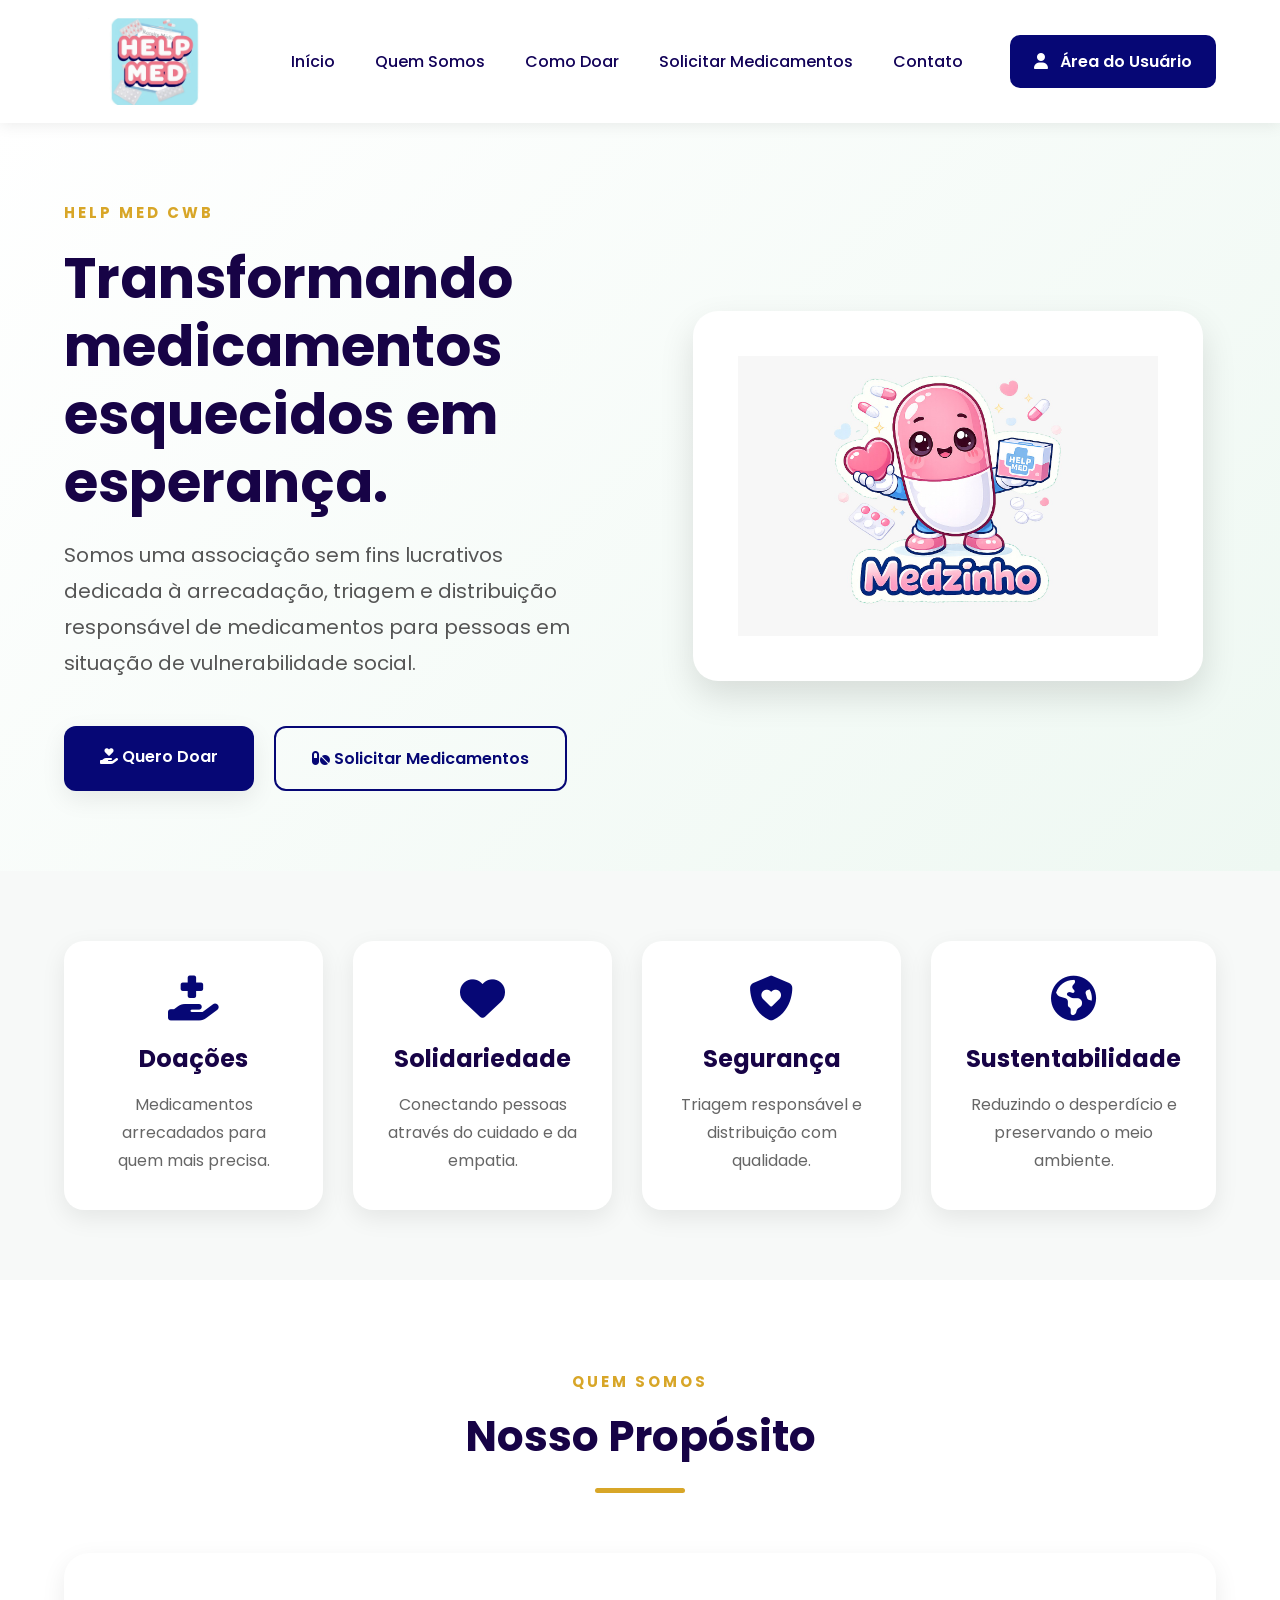
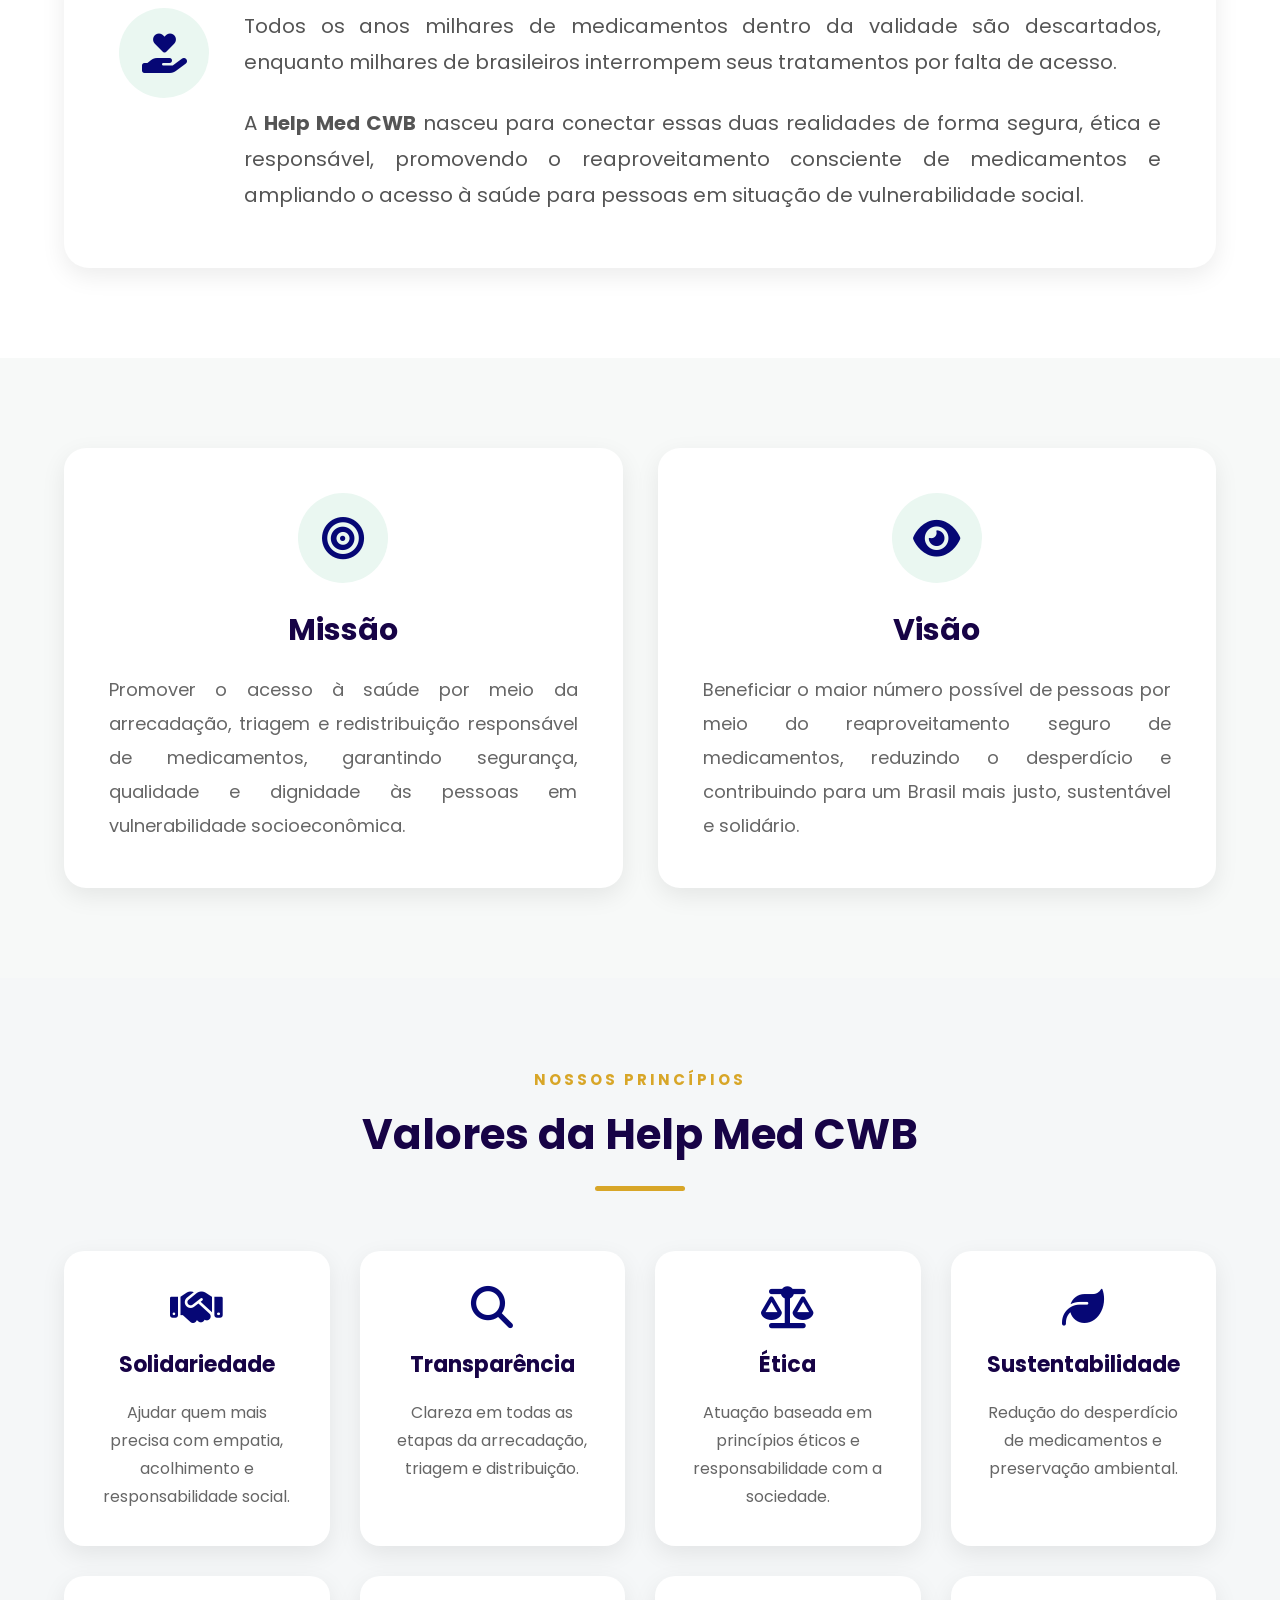
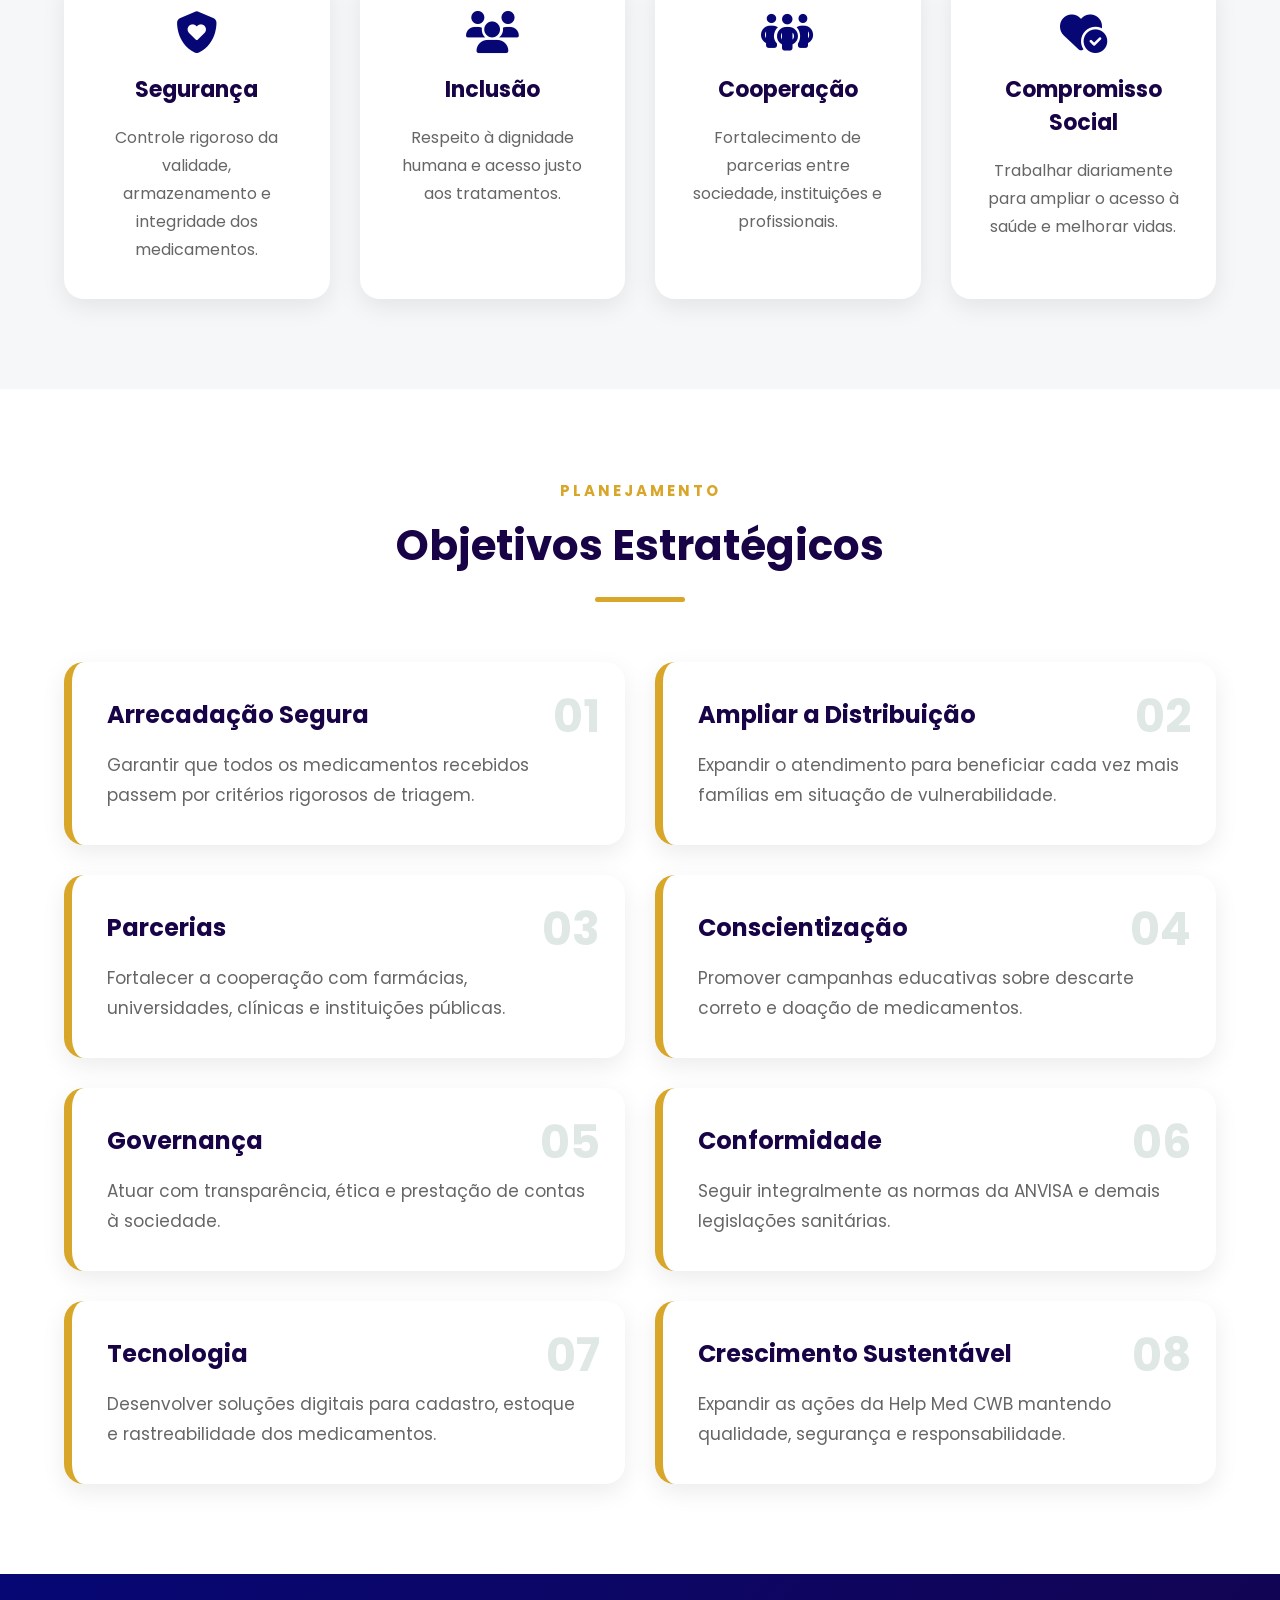
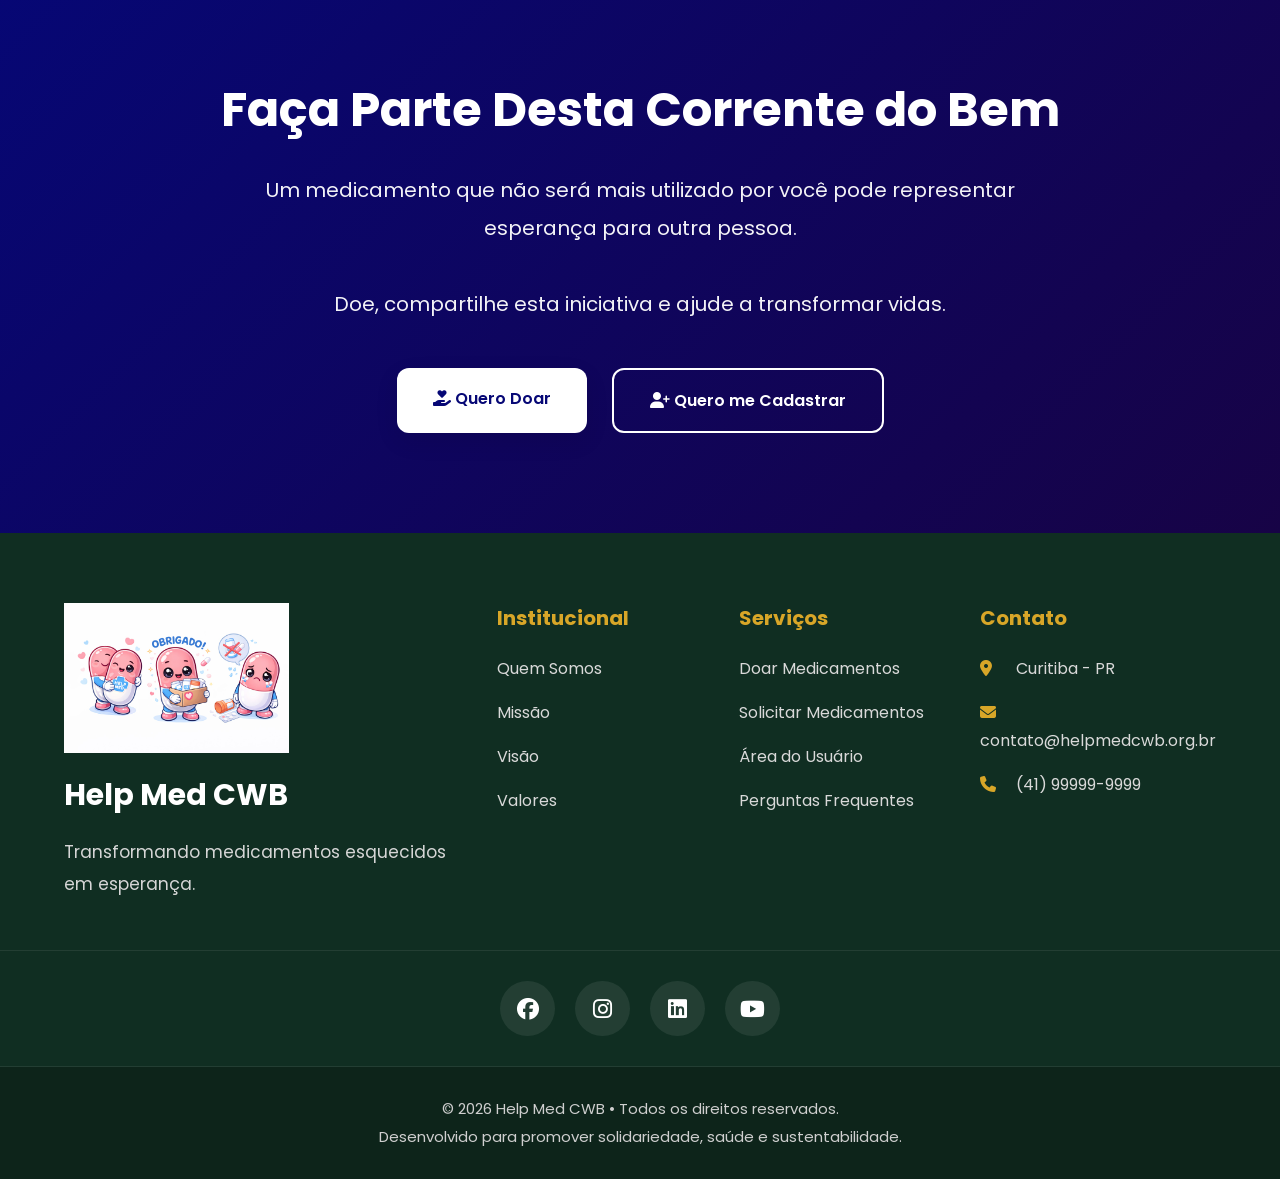
==== index.html @ cafda522 "Primeira versão do site Help Med Projeto inicial contendo estrutura HTML, CSS, JavaScript e imagens." ====
<!DOCTYPE html>
<html lang="pt-BR">

<head>

    <meta charset="UTF-8">
    <meta name="viewport" content="width=device-width, initial-scale=1.0">

    <title>Help Med CWB</title>

    <link rel="stylesheet" href="css/style.css">

    <!-- Google Fonts -->

    <link rel="preconnect" href="https://fonts.googleapis.com">

    <link rel="preconnect" href="https://fonts.gstatic.com" crossorigin>

    <link href="https://fonts.googleapis.com/css2?family=Poppins:wght@300;400;500;600;700;800&display=swap"
        rel="stylesheet">

    <!-- Font Awesome -->

    <link rel="stylesheet"
        href="https://cdnjs.cloudflare.com/ajax/libs/font-awesome/6.7.1/css/all.min.css">

</head>

<body>

    <!-- ===================================================== -->
    <!-- CABEÇALHO -->
    <!-- ===================================================== -->

    <header>

        <div class="container">

            <div class="logo">

                <img src="Figuras/Logo1.jpeg">

            </div>


            <nav>

                <ul>

                    <li><a href="#">Início</a></li>

                    <li><a href="#">Quem Somos</a></li>

                    <li><a href="#">Como Doar</a></li>

                    <li><a href="#">Solicitar Medicamentos</a></li>

                    <li><a href="#">Contato</a></li>

                </ul>

            </nav>


            <a href="#" class="login">

                <i class="fa-solid fa-user"></i>

                Área do Usuário

            </a>

        </div>

    </header>



    <!-- ===================================================== -->
    <!-- HERO -->
    <!-- ===================================================== -->

    <section class="hero">

        <div class="hero-container">


            <!-- TEXTO -->

            <div class="hero-texto">

                <span class="titulo-menor">

                    HELP MED CWB

                </span>

                <h1>

                    Transformando medicamentos esquecidos em esperança.

                </h1>

                <p>

                    Somos uma associação sem fins lucrativos dedicada à arrecadação,
                    triagem e distribuição responsável de medicamentos para pessoas
                    em situação de vulnerabilidade social.

                </p>

                <div class="hero-botoes">

                    <a href="#" class="btn-doar">

                        <i class="fa-solid fa-hand-holding-heart"></i>

                        Quero Doar

                    </a>

                    <a href="#" class="btn-solicitar">

                        <i class="fa-solid fa-pills"></i>

                        Solicitar Medicamentos

                    </a>

                </div>

            </div>



            <!-- IMAGEM -->

            <div class="hero-imagem">

                <div class="logo-card">

                    <img src="Figuras/Mascote.jpeg"
                        alt="Logo Help Med">

                </div>

            </div>

        </div>

    </section>



    <!-- ===================================================== -->
    <!-- NÚMEROS -->
    <!-- ===================================================== -->

    <section class="numeros">

        <div class="numero">

            <i class="fa-solid fa-hand-holding-medical"></i>

            <h2>Doações</h2>

            <p>Medicamentos arrecadados para quem mais precisa.</p>

        </div>


        <div class="numero">

            <i class="fa-solid fa-heart"></i>

            <h2>Solidariedade</h2>

            <p>Conectando pessoas através do cuidado e da empatia.</p>

        </div>


        <div class="numero">

            <i class="fa-solid fa-shield-heart"></i>

            <h2>Segurança</h2>

            <p>Triagem responsável e distribuição com qualidade.</p>

        </div>


        <div class="numero">

            <i class="fa-solid fa-earth-americas"></i>

            <h2>Sustentabilidade</h2>

            <p>Reduzindo o desperdício e preservando o meio ambiente.</p>

        </div>

    </section>

        <!-- ===================================================== -->
    <!-- NOSSO PROPÓSITO -->
    <!-- ===================================================== -->

    <section class="proposito">

        <div class="titulo-secao">

            <span>Quem Somos</span>

            <h2>Nosso Propósito</h2>

            <div class="linha"></div>

        </div>

        <div class="proposito-card">

            <div class="icone">

                <i class="fa-solid fa-hand-holding-heart"></i>

            </div>

            <div class="texto">

                <p>

                    Todos os anos milhares de medicamentos dentro da validade são
                    descartados, enquanto milhares de brasileiros interrompem seus
                    tratamentos por falta de acesso.

                </p>

                <br>

                <p>

                    A <strong>Help Med CWB</strong> nasceu para conectar essas duas
                    realidades de forma segura, ética e responsável, promovendo o
                    reaproveitamento consciente de medicamentos e ampliando o acesso
                    à saúde para pessoas em situação de vulnerabilidade social.

                </p>

            </div>

        </div>

    </section>



    <!-- ===================================================== -->
    <!-- MISSÃO E VISÃO -->
    <!-- ===================================================== -->

    <section class="missao-visao">

        <div class="card-institucional">

            <div class="icone-card">

                <i class="fa-solid fa-bullseye"></i>

            </div>

            <h3>Missão</h3>

            <p>

                Promover o acesso à saúde por meio da arrecadação, triagem e
                redistribuição responsável de medicamentos, garantindo segurança,
                qualidade e dignidade às pessoas em vulnerabilidade socioeconômica.

            </p>

        </div>



        <div class="card-institucional">

            <div class="icone-card">

                <i class="fa-solid fa-eye"></i>

            </div>

            <h3>Visão</h3>

            <p>

                Beneficiar o maior número possível de pessoas por meio do
                reaproveitamento seguro de medicamentos, reduzindo o desperdício
                e contribuindo para um Brasil mais justo, sustentável e solidário.

            </p>

        </div>

    </section>



    <!-- ===================================================== -->
    <!-- VALORES -->
    <!-- ===================================================== -->

    <section class="valores">

        <div class="titulo-secao">

            <span>Nossos Princípios</span>

            <h2>Valores da Help Med CWB</h2>

            <div class="linha"></div>

        </div>


        <div class="valores-grid">


            <div class="valor-card">

                <i class="fa-solid fa-handshake"></i>

                <h3>Solidariedade</h3>

                <p>

                    Ajudar quem mais precisa com empatia, acolhimento e responsabilidade social.

                </p>

            </div>



            <div class="valor-card">

                <i class="fa-solid fa-magnifying-glass"></i>

                <h3>Transparência</h3>

                <p>

                    Clareza em todas as etapas da arrecadação, triagem e distribuição.

                </p>

            </div>



            <div class="valor-card">

                <i class="fa-solid fa-scale-balanced"></i>

                <h3>Ética</h3>

                <p>

                    Atuação baseada em princípios éticos e responsabilidade com a sociedade.

                </p>

            </div>



            <div class="valor-card">

                <i class="fa-solid fa-leaf"></i>

                <h3>Sustentabilidade</h3>

                <p>

                    Redução do desperdício de medicamentos e preservação ambiental.

                </p>

            </div>



            <div class="valor-card">

                <i class="fa-solid fa-shield-heart"></i>

                <h3>Segurança</h3>

                <p>

                    Controle rigoroso da validade, armazenamento e integridade dos medicamentos.

                </p>

            </div>



            <div class="valor-card">

                <i class="fa-solid fa-users"></i>

                <h3>Inclusão</h3>

                <p>

                    Respeito à dignidade humana e acesso justo aos tratamentos.

                </p>

            </div>



            <div class="valor-card">

                <i class="fa-solid fa-people-group"></i>

                <h3>Cooperação</h3>

                <p>

                    Fortalecimento de parcerias entre sociedade, instituições e profissionais.

                </p>

            </div>



            <div class="valor-card">

                <i class="fa-solid fa-heart-circle-check"></i>

                <h3>Compromisso Social</h3>

                <p>

                    Trabalhar diariamente para ampliar o acesso à saúde e melhorar vidas.

                </p>

            </div>

        </div>

    </section>


    <!-- ===================================================== -->
    <!-- OBJETIVOS ESTRATÉGICOS -->
    <!-- ===================================================== -->

    <section class="objetivos">

        <div class="titulo-secao">

            <span>Planejamento</span>

            <h2>Objetivos Estratégicos</h2>

            <div class="linha"></div>

        </div>

        <div class="objetivos-grid">

            <div class="objetivo-card">
                <span>01</span>
                <h3>Arrecadação Segura</h3>
                <p>Garantir que todos os medicamentos recebidos passem por critérios rigorosos de triagem.</p>
            </div>

            <div class="objetivo-card">
                <span>02</span>
                <h3>Ampliar a Distribuição</h3>
                <p>Expandir o atendimento para beneficiar cada vez mais famílias em situação de vulnerabilidade.</p>
            </div>

            <div class="objetivo-card">
                <span>03</span>
                <h3>Parcerias</h3>
                <p>Fortalecer a cooperação com farmácias, universidades, clínicas e instituições públicas.</p>
            </div>

            <div class="objetivo-card">
                <span>04</span>
                <h3>Conscientização</h3>
                <p>Promover campanhas educativas sobre descarte correto e doação de medicamentos.</p>
            </div>

            <div class="objetivo-card">
                <span>05</span>
                <h3>Governança</h3>
                <p>Atuar com transparência, ética e prestação de contas à sociedade.</p>
            </div>

            <div class="objetivo-card">
                <span>06</span>
                <h3>Conformidade</h3>
                <p>Seguir integralmente as normas da ANVISA e demais legislações sanitárias.</p>
            </div>

            <div class="objetivo-card">
                <span>07</span>
                <h3>Tecnologia</h3>
                <p>Desenvolver soluções digitais para cadastro, estoque e rastreabilidade dos medicamentos.</p>
            </div>

            <div class="objetivo-card">
                <span>08</span>
                <h3>Crescimento Sustentável</h3>
                <p>Expandir as ações da Help Med CWB mantendo qualidade, segurança e responsabilidade.</p>
            </div>

        </div>

    </section>



    <!-- ===================================================== -->
    <!-- CHAMADA PARA AÇÃO -->
    <!-- ===================================================== -->

    <section class="cta">

        <div class="cta-container">

            <h2>Faça Parte Desta Corrente do Bem</h2>

            <p>

                Um medicamento que não será mais utilizado por você pode representar
                esperança para outra pessoa.

                <br><br>

                Doe, compartilhe esta iniciativa e ajude a transformar vidas.

            </p>

            <div class="cta-botoes">

                <a href="#" class="btn-doar">

                    <i class="fa-solid fa-hand-holding-heart"></i>

                    Quero Doar

                </a>

                <a href="#" class="btn-solicitar">

                    <i class="fa-solid fa-user-plus"></i>

                    Quero me Cadastrar

                </a>

            </div>

        </div>

    </section>



    <!-- ===================================================== -->
    <!-- RODAPÉ -->
    <!-- ===================================================== -->

    <footer>

        <div class="footer-container">

            <div class="footer-logo">

                <img src="Figuras/Mascotes.jpeg">

                <h3>Help Med CWB</h3>

                <p>

                    Transformando medicamentos esquecidos em esperança.

                </p>

            </div>



            <div class="footer-coluna">

                <h4>Institucional</h4>

                <ul>

                    <li><a href="#">Quem Somos</a></li>

                    <li><a href="#">Missão</a></li>

                    <li><a href="#">Visão</a></li>

                    <li><a href="#">Valores</a></li>

                </ul>

            </div>



            <div class="footer-coluna">

                <h4>Serviços</h4>

                <ul>

                    <li><a href="#">Doar Medicamentos</a></li>

                    <li><a href="#">Solicitar Medicamentos</a></li>

                    <li><a href="#">Área do Usuário</a></li>

                    <li><a href="#">Perguntas Frequentes</a></li>

                </ul>

            </div>



            <div class="footer-coluna">

                <h4>Contato</h4>

                <ul>

                    <li>
                        <i class="fa-solid fa-location-dot"></i>
                        Curitiba - PR
                    </li>

                    <li>
                        <i class="fa-solid fa-envelope"></i>
                        contato@helpmedcwb.org.br
                    </li>

                    <li>
                        <i class="fa-solid fa-phone"></i>
                        (41) 99999-9999
                    </li>

                </ul>

            </div>

        </div>



        <div class="footer-social">

            <a href="#"><i class="fab fa-facebook"></i></a>

            <a href="#"><i class="fab fa-instagram"></i></a>

            <a href="#"><i class="fab fa-linkedin"></i></a>

            <a href="#"><i class="fab fa-youtube"></i></a>

        </div>



        <div class="copyright">

            © 2026 Help Med CWB • Todos os direitos reservados.

            <br>

            Desenvolvido para promover solidariedade, saúde e sustentabilidade.

        </div>

    </footer>

</body>

</html>
---- css/style.css ----
/* ==========================================================
   HELP MED CWB
   Desenvolvido por Maikel Aurélio Zanchi
==========================================================*/

/*==========================================================
RESET
==========================================================*/

*{
    margin:0;
    padding:0;
    box-sizing:border-box;
}

html{
    scroll-behavior:smooth;
}

body{

    font-family:'Poppins',sans-serif;

    background:#f7f9f8;

    color:#2b2b2b;

    overflow-x:hidden;

}

img{

    max-width:100%;

    display:block;

}

a{

    text-decoration:none;

}

ul{

    list-style:none;

}

/*==========================================================
CORES
==========================================================*/

:root{

    --verde:#060775;

    --verde-claro:#2F8F6B;

    --verde-suave:#EAF7F1;

    --verde-escuro:#170346;

    --dourado:#D8A628;

    --cinza:#666666;

    --cinza-claro:#F5F7F8;

    --branco:#FFFFFF;

    --sombra:0 8px 25px rgba(0,0,0,.08);

    --radius:18px;

}

/*==========================================================
CONTAINER PADRÃO
==========================================================*/

.container{

    width:90%;

    max-width:1300px;

    margin:auto;

}

/*==========================================================
HEADER
==========================================================*/

header{

    position:fixed;

    top:0;

    left:0;

    width:100%;

    background:white;

    box-shadow:0 2px 15px rgba(0,0,0,.08);

    z-index:999;

}

header .container{

    display:flex;

    justify-content:space-between;

    align-items:center;

    padding:18px 0;

}

/*==========================================================
LOGO
==========================================================*/

.logo img{

    width:180px;

}

/*==========================================================
MENU
==========================================================*/

nav ul{

    display:flex;

    gap:40px;

}

nav ul li a{

    color:#120258;

    font-weight:500;

    transition:.3s;

    position:relative;

}

nav ul li a:hover{

    color:var(--verde);

}

nav ul li a::after{

    content:"";

    position:absolute;

    width:0;

    height:3px;

    background:var(--dourado);

    left:0;

    bottom:-8px;

    transition:.3s;

}

nav ul li a:hover::after{

    width:100%;

}

/*==========================================================
BOTÃO LOGIN
==========================================================*/

.login{

    background:var(--verde);

    color:white;

    padding:14px 24px;

    border-radius:10px;

    font-weight:600;

    transition:.3s;

}

.login:hover{

    background:var(--verde-escuro);

    transform:translateY(-2px);

}

.login i{

    margin-right:8px;

}

/*==========================================================
HERO
==========================================================*/

.hero{

    margin-top:120px;

    padding:80px 0;

    background:linear-gradient(
        135deg,
        #ffffff,
        #eef8f2
    );

}

.hero-container{

    width:90%;

    max-width:1300px;

    margin:auto;

    display:flex;

    justify-content:space-between;

    align-items:center;

    gap:80px;

}

/*==========================================================
TEXTO HERO
==========================================================*/

.hero-texto{

    flex:1;

}

.titulo-menor{

    color:var(--dourado);

    text-transform:uppercase;

    font-size:15px;

    letter-spacing:3px;

    font-weight:700;

}

.hero-texto h1{

    font-size:56px;

    color:var(--verde-escuro);

    line-height:68px;

    margin:20px 0;

}

.hero-texto p{

    font-size:20px;

    line-height:36px;

    color:#555;

    margin-bottom:45px;

}

/*==========================================================
BOTÕES
==========================================================*/

.hero-botoes{

    display:flex;

    gap:20px;

}

.btn-doar{

    background:var(--verde);

    color:white;

    padding:18px 36px;

    border-radius:12px;

    font-weight:600;

    transition:.3s;

    box-shadow:var(--sombra);

}

.btn-doar:hover{

    transform:translateY(-4px);

    background:var(--verde-escuro);

}

.btn-solicitar{

    border:2px solid var(--verde);

    color:var(--verde);

    padding:18px 36px;

    border-radius:12px;

    font-weight:600;

    transition:.3s;

}

.btn-solicitar:hover{

    background:var(--verde);

    color:white;

}

/*==========================================================
LOGO HERO
==========================================================*/

.hero-imagem{

    flex:1;

    display:flex;

    justify-content:center;

}

.logo-card{

    background:white;

    padding:45px;

    border-radius:25px;

    box-shadow:0 15px 35px rgba(0,0,0,.12);

    transition:.4s;

}

.logo-card:hover{

    transform:translateY(-8px);

}

.logo-card img{

    width:420px;

}

/*==========================================================
CARDS SUPERIORES
==========================================================*/

.numeros{

    width:90%;

    max-width:1300px;

    margin:70px auto;

    display:grid;

    grid-template-columns:repeat(4,1fr);

    gap:30px;

}

.numero{

    background:white;

    padding:35px;

    border-radius:20px;

    text-align:center;

    box-shadow:var(--sombra);

    transition:.4s;

}

.numero:hover{

    transform:translateY(-8px);

}

.numero i{

    font-size:45px;

    color:var(--verde);

    margin-bottom:20px;

}

.numero h2{

    color:var(--verde-escuro);

    margin-bottom:15px;

}

.numero p{

    color:#666;

    line-height:28px;

}

/*==========================================================
TÍTULO DAS SEÇÕES
==========================================================*/

.titulo-secao{

    text-align:center;

    margin-bottom:60px;

}

.titulo-secao span{

    display:block;

    color:var(--dourado);

    font-size:15px;

    font-weight:700;

    text-transform:uppercase;

    letter-spacing:3px;

    margin-bottom:12px;

}

.titulo-secao h2{

    font-size:42px;

    color:var(--verde-escuro);

    margin-bottom:20px;

}

.linha{

    width:90px;

    height:5px;

    background:var(--dourado);

    margin:auto;

    border-radius:20px;

}


/*==========================================================
NOSSO PROPÓSITO
==========================================================*/

.proposito{

    padding:90px 0;

    background:#ffffff;

}

.proposito-card{

    width:90%;

    max-width:1200px;

    margin:auto;

    background:var(--branco);

    border-radius:25px;

    padding:55px;

    display:flex;

    align-items:flex-start;

    gap:35px;

    box-shadow:var(--sombra);

    transition:.4s;

}

.proposito-card:hover{

    transform:translateY(-6px);

}

.proposito-card .icone{

    min-width:90px;

    height:90px;

    background:var(--verde-suave);

    border-radius:50%;

    display:flex;

    justify-content:center;

    align-items:center;

}

.proposito-card .icone i{

    font-size:40px;

    color:var(--verde);

}

.proposito-card .texto{

    flex:1;

}

.proposito-card .texto p{

    font-size:20px;

    line-height:36px;

    color:#555;

    text-align:justify;

}


/*==========================================================
MISSÃO E VISÃO
==========================================================*/

.missao-visao{

    width:90%;

    max-width:1300px;

    margin:90px auto;

    display:grid;

    grid-template-columns:repeat(2,1fr);

    gap:35px;

}

.card-institucional{

    background:#fff;

    padding:45px;

    border-radius:22px;

    box-shadow:var(--sombra);

    transition:.35s;

    text-align:center;

}

.card-institucional:hover{

    transform:translateY(-8px);

}

.icone-card{

    width:90px;

    height:90px;

    margin:auto;

    border-radius:50%;

    background:var(--verde-suave);

    display:flex;

    justify-content:center;

    align-items:center;

    margin-bottom:25px;

}

.icone-card i{

    font-size:42px;

    color:var(--verde);

}

.card-institucional h3{

    font-size:30px;

    color:var(--verde-escuro);

    margin-bottom:20px;

}

.card-institucional p{

    color:#666;

    line-height:34px;

    font-size:18px;

    text-align:justify;

}


/*==========================================================
VALORES
==========================================================*/

.valores{

    padding:90px 0;

    background:var(--cinza-claro);

}

.valores-grid{

    width:90%;

    max-width:1300px;

    margin:auto;

    display:grid;

    grid-template-columns:repeat(4,1fr);

    gap:30px;

}

.valor-card{

    background:white;

    border-radius:20px;

    padding:35px;

    text-align:center;

    box-shadow:var(--sombra);

    transition:.35s;

}

.valor-card:hover{

    transform:translateY(-10px);

}

.valor-card i{

    font-size:42px;

    color:var(--verde);

    margin-bottom:20px;

}

.valor-card h3{

    color:var(--verde-escuro);

    margin-bottom:18px;

    font-size:22px;

}

.valor-card p{

    color:#666;

    line-height:28px;

}


/*==========================================================
OBJETIVOS ESTRATÉGICOS
==========================================================*/

.objetivos{

    padding:90px 0;

    background:#fff;

}

.objetivos-grid{

    width:90%;

    max-width:1300px;

    margin:auto;

    display:grid;

    grid-template-columns:repeat(2,1fr);

    gap:30px;

}

.objetivo-card{

    background:white;

    padding:35px;

    border-radius:20px;

    box-shadow:var(--sombra);

    position:relative;

    transition:.35s;

    border-left:8px solid var(--dourado);

}

.objetivo-card:hover{

    transform:translateY(-8px);

}

.objetivo-card span{

    position:absolute;

    top:20px;

    right:25px;

    font-size:46px;

    font-weight:700;

    color:#dfe8e4;

}

.objetivo-card h3{

    color:var(--verde-escuro);

    margin-bottom:18px;

    font-size:24px;

}

.objetivo-card p{

    color:#666;

    line-height:30px;

    font-size:17px;

}

/*==========================================================
CHAMADA PARA AÇÃO (CTA)
==========================================================*/

.cta{

    padding:100px 0;

    background:linear-gradient(135deg,var(--verde),var(--verde-escuro));

}

.cta-container{

    width:90%;

    max-width:1200px;

    margin:auto;

    text-align:center;

    color:white;

}

.cta-container h2{

    font-size:48px;

    font-weight:700;

    margin-bottom:25px;

}

.cta-container p{

    width:75%;

    margin:0 auto 45px auto;

    font-size:20px;

    line-height:38px;

    opacity:.95;

}

.cta-botoes{

    display:flex;

    justify-content:center;

    gap:25px;

    flex-wrap:wrap;

}

/*==========================================================
BOTÕES DO CTA
==========================================================*/

.cta .btn-doar{

    background:white;

    color:var(--verde);

    font-weight:600;

    transition:.35s;

}

.cta .btn-doar:hover{

    background:var(--dourado);

    color:white;

    transform:translateY(-4px);

}

.cta .btn-solicitar{

    border:2px solid white;

    color:white;

    transition:.35s;

}

.cta .btn-solicitar:hover{

    background:white;

    color:var(--verde);

    transform:translateY(-4px);

}


/*==========================================================
RODAPÉ
==========================================================*/

footer{

    background:#102E22;

    color:white;

    padding-top:70px;

}

/*==========================================================
CONTAINER DO RODAPÉ
==========================================================*/

.footer-container{

    width:90%;

    max-width:1300px;

    margin:auto;

    display:grid;

    grid-template-columns:2fr 1fr 1fr 1fr;

    gap:50px;

    padding-bottom:50px;

}

/*==========================================================
LOGO DO RODAPÉ
==========================================================*/

.footer-logo img{

    width:225px;

    margin-bottom:20px;

}

.footer-logo h3{

    font-size:30px;

    margin-bottom:18px;

    color:white;

}

.footer-logo p{

    color:#d6d6d6;

    line-height:32px;

    font-size:17px;

}

/*==========================================================
COLUNAS
==========================================================*/

.footer-coluna h4{

    color:var(--dourado);

    font-size:20px;

    margin-bottom:22px;

}

.footer-coluna ul{

    display:flex;

    flex-direction:column;

    gap:16px;

}

.footer-coluna ul li{

    color:#d9d9d9;

    line-height:28px;

    transition:.3s;

}

.footer-coluna ul li:hover{

    color:white;

    transform:translateX(5px);

}

.footer-coluna ul li a{

    color:#d9d9d9;

    transition:.3s;

}

.footer-coluna ul li a:hover{

    color:white;

}

.footer-coluna i{

    color:var(--dourado);

    width:22px;

    margin-right:10px;

}

/*==========================================================
REDES SOCIAIS
==========================================================*/

.footer-social{

    display:flex;

    justify-content:center;

    gap:20px;

    padding:30px 0;

    border-top:1px solid rgba(255,255,255,.08);

    border-bottom:1px solid rgba(255,255,255,.08);

}

.footer-social a{

    width:55px;

    height:55px;

    border-radius:50%;

    background:rgba(255,255,255,.08);

    display:flex;

    justify-content:center;

    align-items:center;

    color:white;

    font-size:22px;

    transition:.35s;

}

.footer-social a:hover{

    background:var(--dourado);

    transform:translateY(-6px);

}

/*==========================================================
COPYRIGHT
==========================================================*/

.copyright{

    text-align:center;

    padding:28px;

    color:#cfcfcf;

    font-size:15px;

    line-height:28px;

    background:#0D241A;

}

/*==========================================================
ANIMAÇÕES
==========================================================*/

@keyframes fadeUp{

    from{

        opacity:0;
        transform:translateY(40px);

    }

    to{

        opacity:1;
        transform:translateY(0);

    }

}

.hero-texto{

    animation:fadeUp .8s ease;

}

.hero-imagem{

    animation:fadeUp 1.2s ease;

}

.numero{

    animation:fadeUp .8s ease;

}

.card-institucional{

    animation:fadeUp .8s ease;

}

.valor-card{

    animation:fadeUp .8s ease;

}

.objetivo-card{

    animation:fadeUp .8s ease;

}

.proposito-card{

    animation:fadeUp .8s ease;

}

/*==========================================================
SCROLLBAR
==========================================================*/

::-webkit-scrollbar{

    width:12px;

}

::-webkit-scrollbar-track{

    background:#eeeeee;

}

::-webkit-scrollbar-thumb{

    background:var(--verde);

    border-radius:20px;

}

::-webkit-scrollbar-thumb:hover{

    background:var(--verde-escuro);

}

/*==========================================================
SELEÇÃO DE TEXTO
==========================================================*/

::selection{

    background:var(--verde);

    color:white;

}

/*==========================================================
TRANSIÇÕES GERAIS
==========================================================*/

button,
a,
.numero,
.card-institucional,
.valor-card,
.objetivo-card,
.logo-card{

    transition:.35s;

}

/*==========================================================
EFEITO NOS CARDS
==========================================================*/

.numero:hover,
.card-institucional:hover,
.valor-card:hover,
.objetivo-card:hover,
.logo-card:hover{

    box-shadow:0 20px 45px rgba(0,0,0,.18);

}

/*==========================================================
RESPONSIVIDADE
==========================================================*/

@media(max-width:1200px){

.hero-container{

    gap:40px;

}

.hero-texto h1{

    font-size:48px;

    line-height:60px;

}

.logo-card img{

    width:340px;

}

.footer-container{

    grid-template-columns:repeat(2,1fr);

}

}


/*==========================================================
TABLETS
==========================================================*/

@media(max-width:992px){

header .container{

    flex-direction:column;

    gap:20px;

}

nav ul{

    gap:20px;

    flex-wrap:wrap;

    justify-content:center;

}

.hero{

    padding:60px 0;

}

.hero-container{

    flex-direction:column-reverse;

    text-align:center;

}

.hero-texto{

    width:100%;

}

.hero-texto h1{

    font-size:42px;

    line-height:54px;

}

.hero-texto p{

    font-size:18px;

}

.hero-botoes{

    justify-content:center;

    flex-wrap:wrap;

}

.logo-card{

    padding:35px;

}

.logo-card img{

    width:300px;

}

.numeros{

    grid-template-columns:repeat(2,1fr);

}

.missao-visao{

    grid-template-columns:1fr;

}

.valores-grid{

    grid-template-columns:repeat(2,1fr);

}

.objetivos-grid{

    grid-template-columns:1fr;

}

.proposito-card{

    flex-direction:column;

    text-align:center;

}

.proposito-card .texto p{

    text-align:center;

}

.cta-container p{

    width:95%;

}

.footer-container{

    grid-template-columns:1fr;

    text-align:center;

}

.footer-logo img{

    margin:auto auto 20px;

}

.footer-social{

    flex-wrap:wrap;

}

}


/*==========================================================
CELULARES
==========================================================*/

@media(max-width:768px){

.hero{

    margin-top:160px;

}

.hero-texto h1{

    font-size:34px;

    line-height:44px;

}

.hero-texto p{

    font-size:17px;

    line-height:30px;

}

.hero-botoes{

    flex-direction:column;

}

.btn-doar,
.btn-solicitar{

    width:100%;

    text-align:center;

}

.numeros{

    grid-template-columns:1fr;

}

.valores-grid{

    grid-template-columns:1fr;

}

.titulo-secao h2{

    font-size:32px;

}

.cta{

    padding:70px 20px;

}

.cta-container h2{

    font-size:34px;

}

.cta-container p{

    font-size:17px;

    line-height:30px;

}

.footer-coluna{

    margin-top:20px;

}

.footer-logo h3{

    font-size:26px;

}

}


/*==========================================================
CELULARES PEQUENOS
==========================================================*/

@media(max-width:480px){

.hero{

    margin-top:190px;

}

.hero-texto h1{

    font-size:28px;

    line-height:38px;

}

.logo-card{

    padding:25px;

}

.logo-card img{

    width:220px;

}

.numero{

    padding:25px;

}

.card-institucional{

    padding:30px;

}

.valor-card{

    padding:25px;

}

.objetivo-card{

    padding:25px;

}

.proposito-card{

    padding:30px;

}

.cta-container h2{

    font-size:28px;

}

footer{

    font-size:15px;

}

}

/*==========================================================
FIM DO ARQUIVO
==========================================================*/
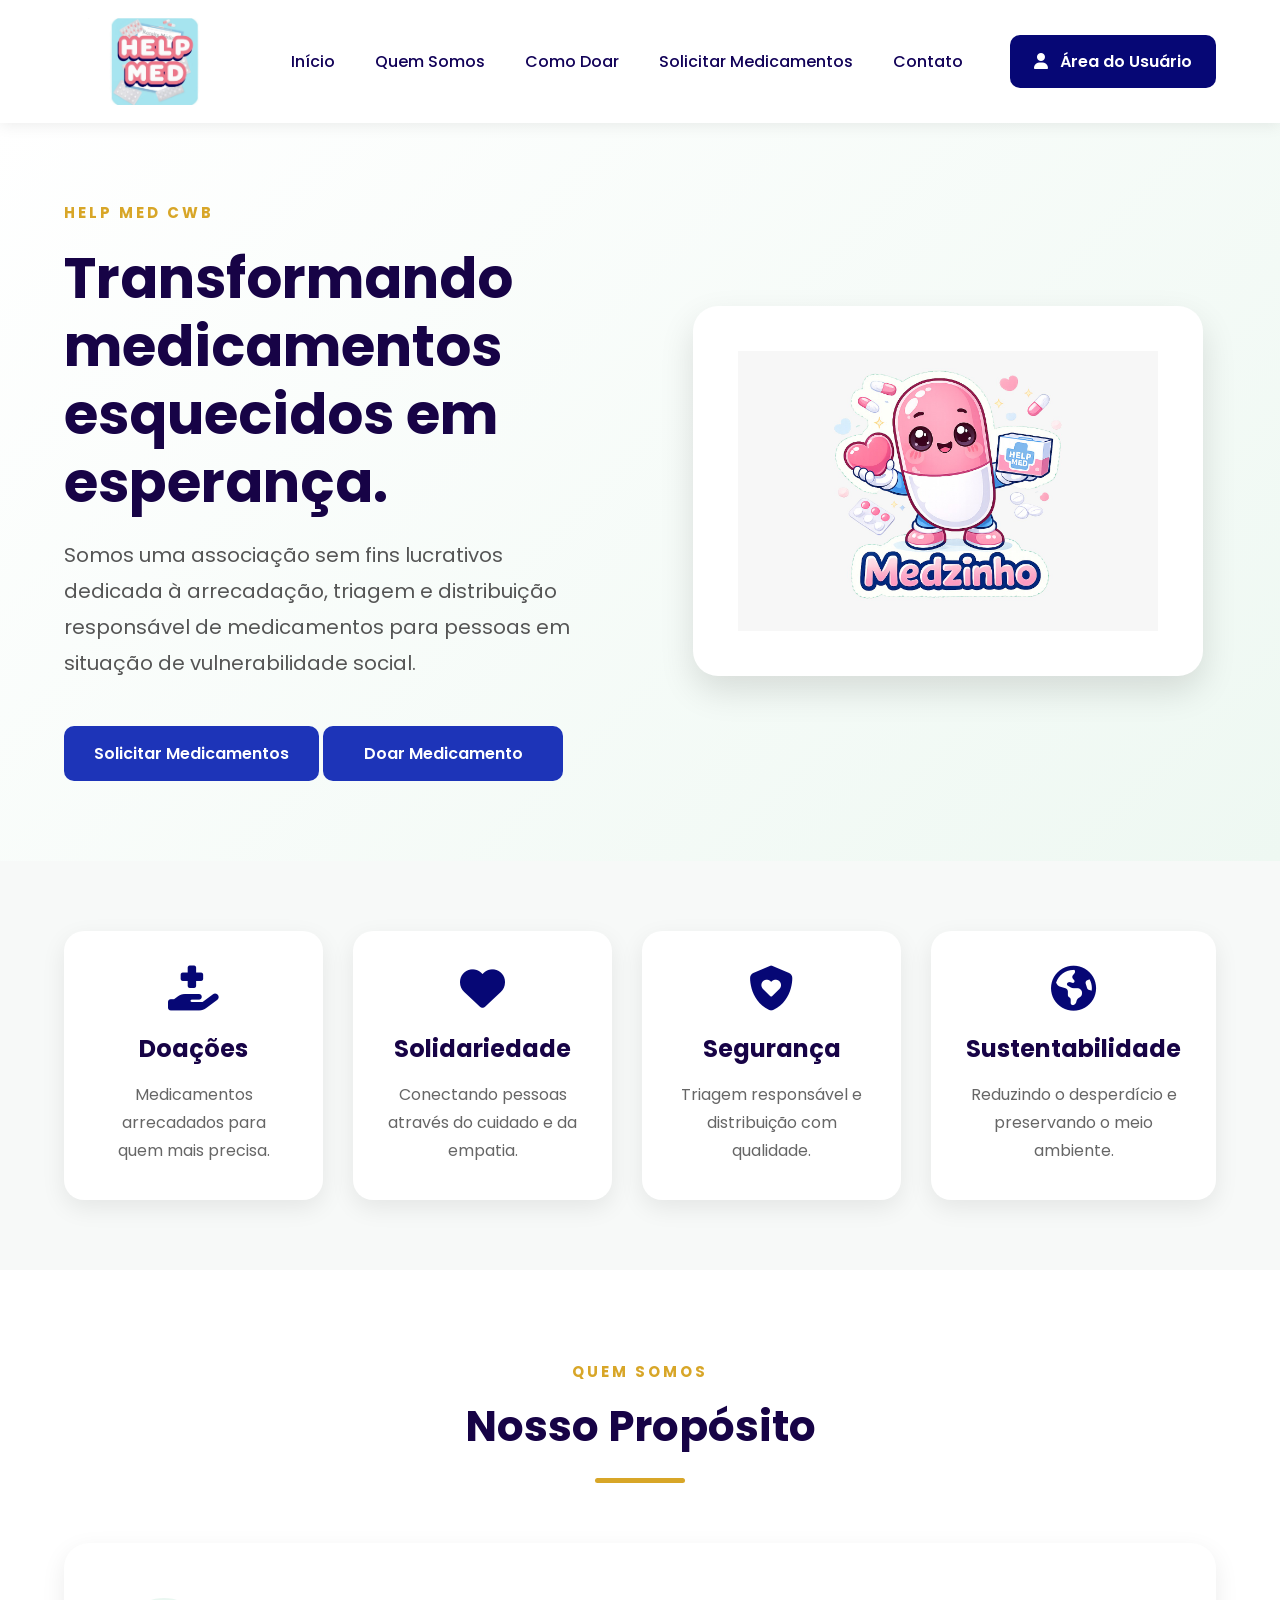
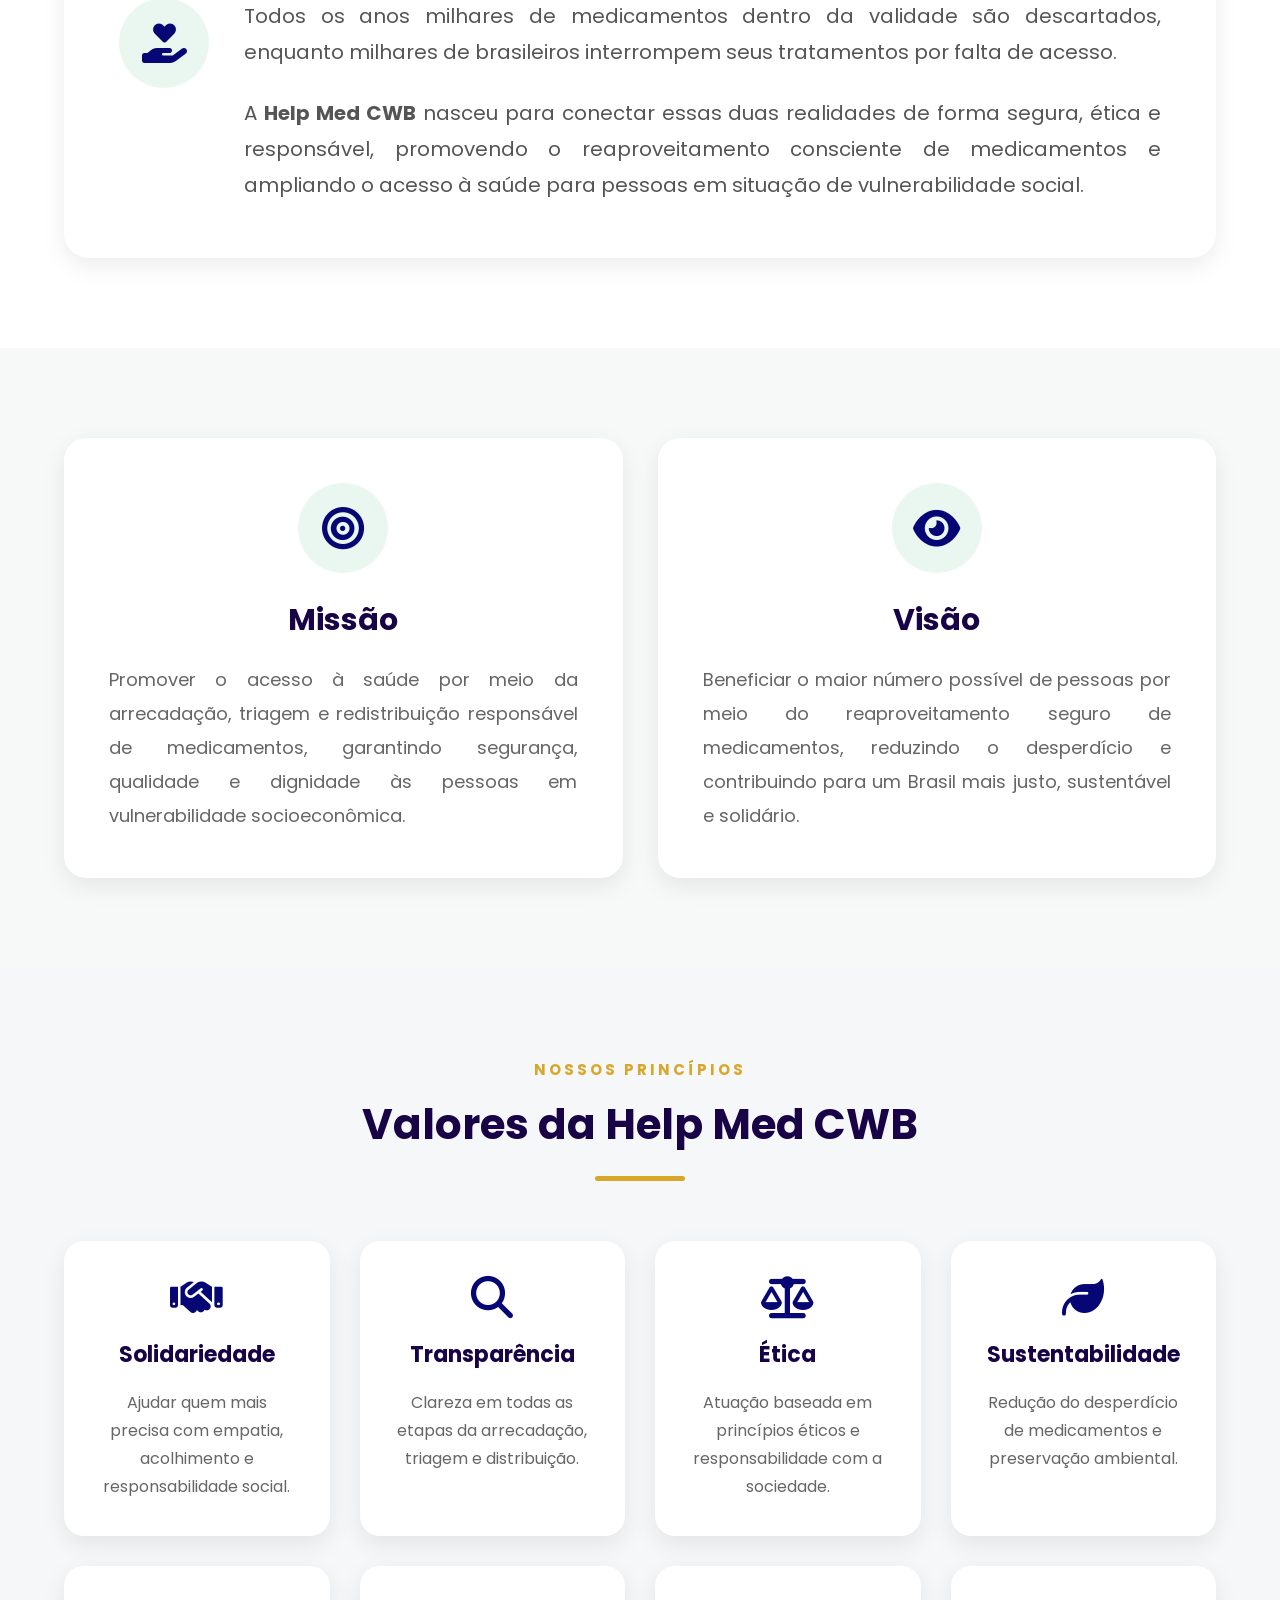
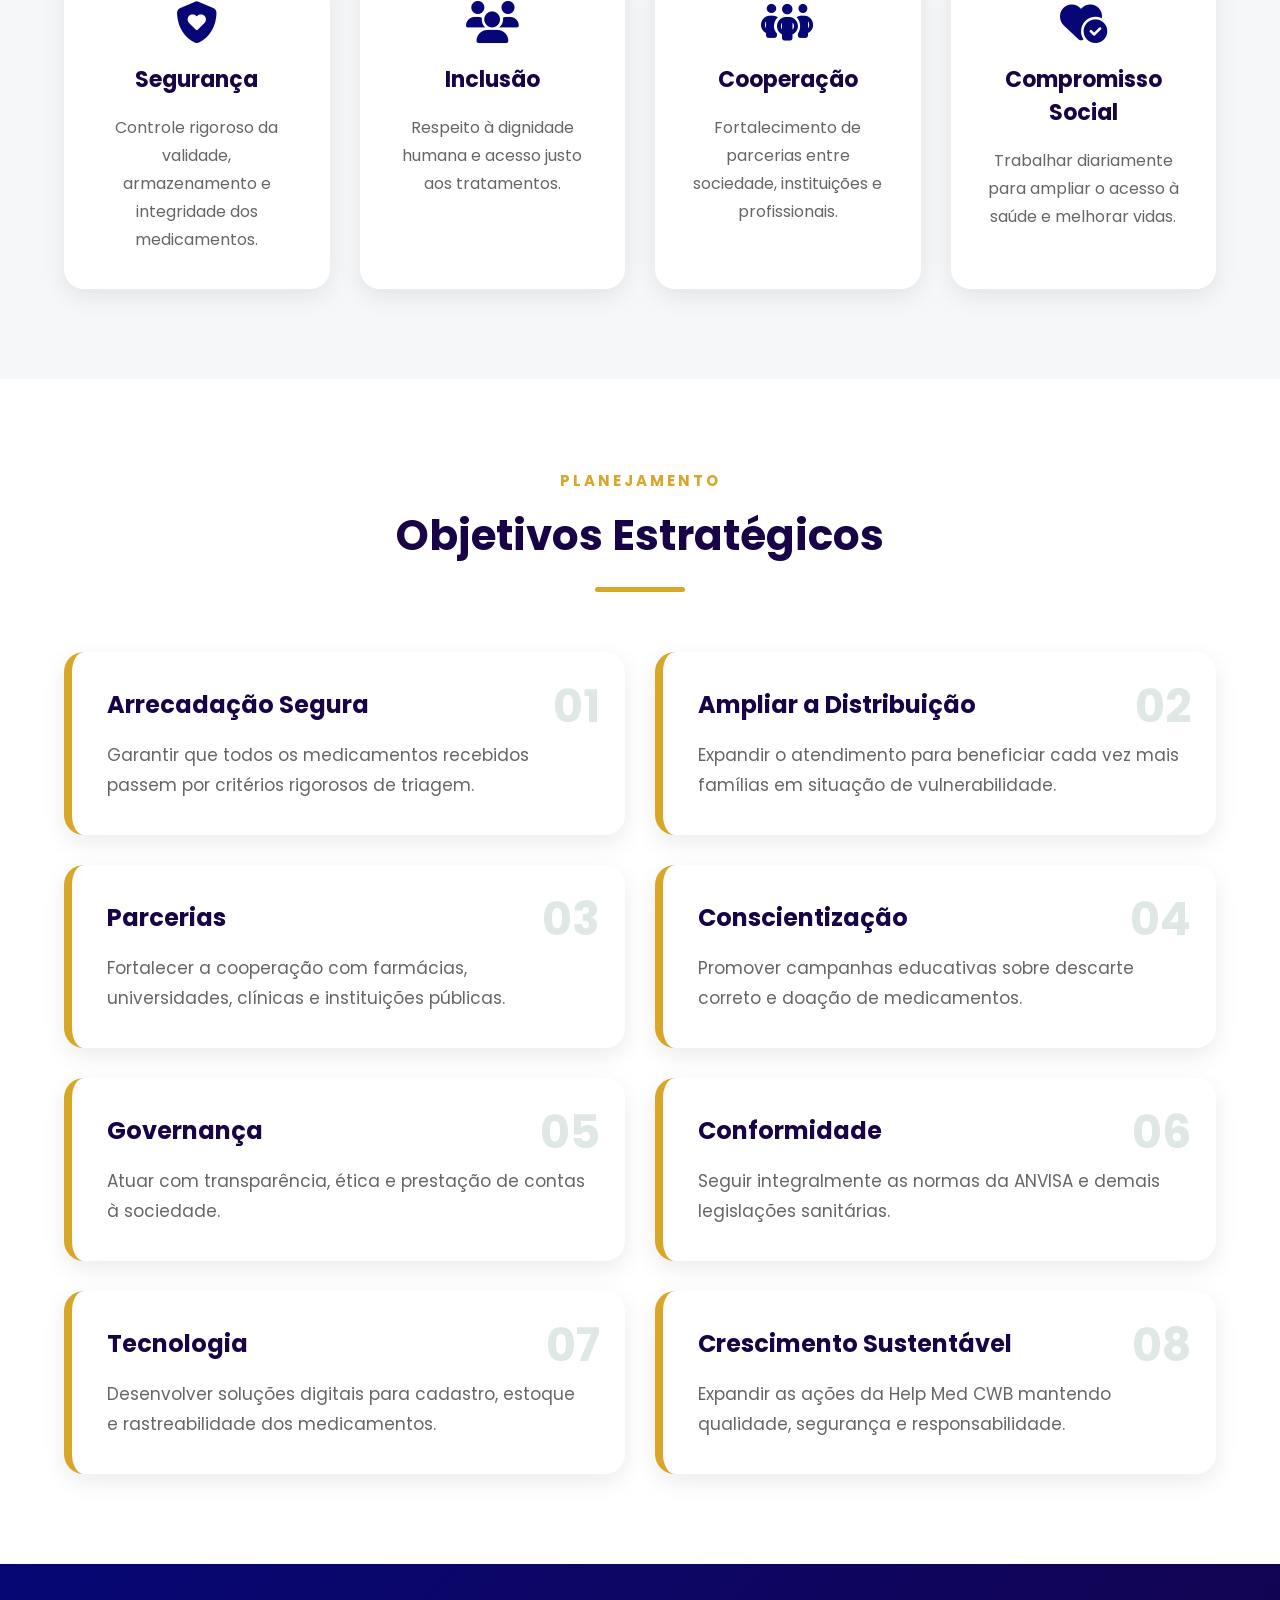
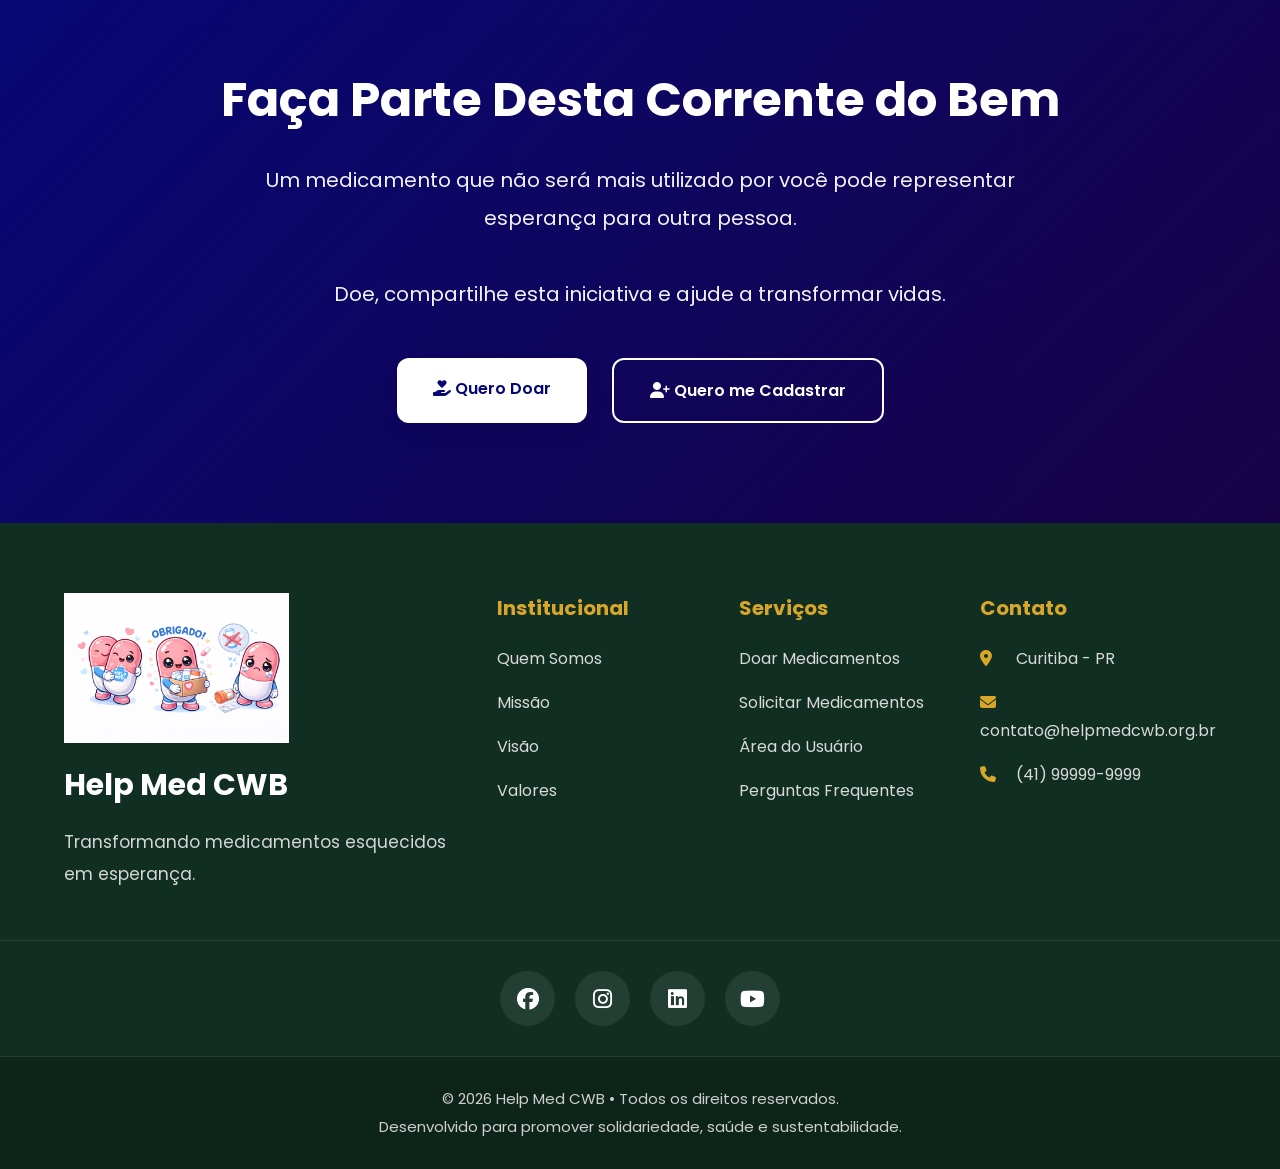
==== commit 237343c6: "Criacao-adm-doar Inclusão da pagina gerenciadora dos pedidos e doação" ====
--- a/index.html
+++ b/index.html
@@ -38,26 +38,26 @@
 
             <div class="logo">
 
-                <img src="Figuras/Logo1.jpeg">
+                <img src="Imagens/Logo1.jpeg">
 
             </div>
 
 
             <nav>
 
-                <ul>
-
-                    <li><a href="#">Início</a></li>
-
-                    <li><a href="#">Quem Somos</a></li>
-
-                    <li><a href="#">Como Doar</a></li>
-
-                    <li><a href="#">Solicitar Medicamentos</a></li>
-
-                    <li><a href="#">Contato</a></li>
-
-                </ul>
+            <ul>
+
+            <li><a href="index.html">Início</a></li>
+
+            <li><a href="quem-somos.html">Quem Somos</a></li>
+
+            <li><a href="como-doar.html">Como Doar</a></li>
+
+            <li><a href="solicitar.html">Solicitar Medicamentos</a></li>
+
+            <li><a href="contato.html">Contato</a></li>
+
+            </ul>
 
             </nav>
 
@@ -109,25 +109,23 @@
 
                 </p>
 
-                <div class="hero-botoes">
-
-                    <a href="#" class="btn-doar">
-
-                        <i class="fa-solid fa-hand-holding-heart"></i>
-
-                        Quero Doar
-
+                <div class="acoes-home">
+
+                    <a
+                        href="solicitar.html"
+                        class="btn-principal btn-secundario"
+                    >
+                        Solicitar Medicamentos
                     </a>
 
-                    <a href="#" class="btn-solicitar">
-
-                        <i class="fa-solid fa-pills"></i>
-
-                        Solicitar Medicamentos
-
+                    <a
+                        href="doar.html"
+                        class="btn-principal btn-secundario"
+                    >
+                        Doar Medicamento
                     </a>
 
-                </div>
+</div>
 
             </div>
 
@@ -139,7 +137,7 @@
 
                 <div class="logo-card">
 
-                    <img src="Figuras/Mascote.jpeg"
+                    <img src="Imagens/Mascote.jpeg"
                         alt="Logo Help Med">
 
                 </div>
@@ -588,7 +586,7 @@
 
             <div class="footer-logo">
 
-                <img src="Figuras/Mascotes.jpeg">
+                <img src="Imagens/Mascotes.jpeg">
 
                 <h3>Help Med CWB</h3>
 
@@ -697,6 +695,8 @@
 
     </footer>
 
+<script src="js/script.js"></script>
+
 </body>
 
 </html>
--- a/css/style.css
+++ b/css/style.css
@@ -368,6 +368,40 @@
     background:var(--verde);
 
     color:white;
+
+}
+
+.btn-principal{
+
+    display:inline-flex;
+    justify-content:center;
+    align-items:center;
+
+    min-width:240px;
+
+    padding:15px 30px;
+
+    border-radius:10px;
+
+    font-size:16px;
+    font-weight:600;
+
+    text-decoration:none;
+
+    transition:.3s;
+
+}
+
+.btn-secundario{
+
+    background:#1d34b8;
+    color:#fff;
+
+}
+
+.btn-secundario:hover{
+
+    background: #1d34b8;
 
 }
 
